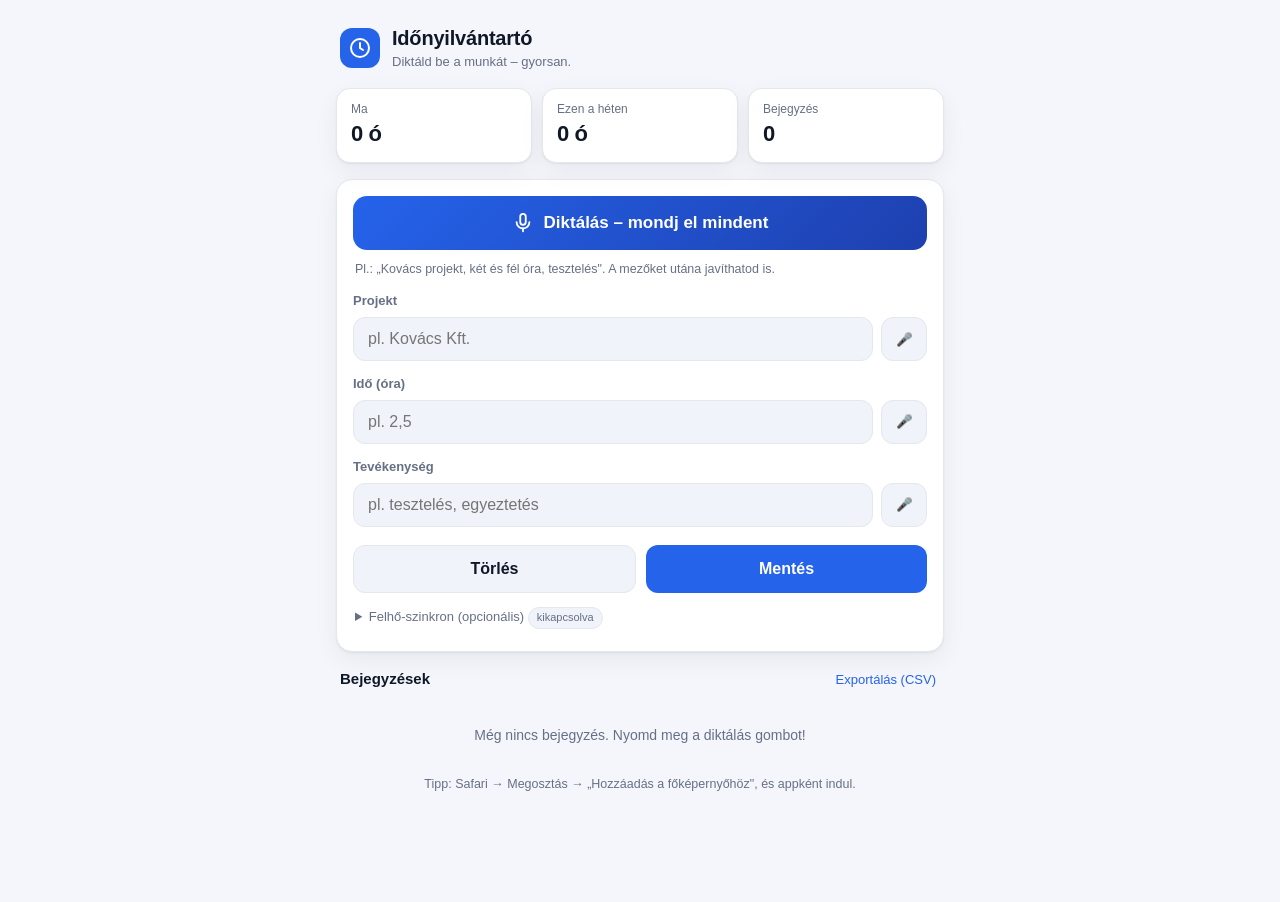
==== ido/index.html @ 5153a147 "Move time-tracker PWA to /ido/ subfolder for a separate URL Keeps the existing calendar planner (ser" ====
<!DOCTYPE html>
<html lang="hu">
<head>
  <meta charset="utf-8" />
  <meta name="viewport" content="width=device-width, initial-scale=1, viewport-fit=cover, maximum-scale=1" />
  <title>Qualitas Időnyilvántartó</title>
  <meta name="theme-color" content="#2563eb" />
  <meta name="description" content="Hangvezérelt időnyilvántartó – diktáld be a munkát." />
  <link rel="manifest" href="manifest.webmanifest" />
  <link rel="apple-touch-icon" href="icons/apple-touch-icon.png" />
  <link rel="icon" href="icons/icon-192.png" type="image/png" />
  <meta name="apple-mobile-web-app-capable" content="yes" />
  <meta name="apple-mobile-web-app-status-bar-style" content="black-translucent" />
  <meta name="apple-mobile-web-app-title" content="Idő" />
  <link rel="stylesheet" href="styles.css" />
</head>
<body>
  <div class="wrap">
    <header class="app-head">
      <div class="logo">
        <svg width="24" height="24" viewBox="0 0 24 24" fill="none" stroke="#fff" stroke-width="2" stroke-linecap="round"><circle cx="12" cy="12" r="9"/><path d="M12 7v5l3 2"/></svg>
      </div>
      <div>
        <h1>Időnyilvántartó</h1>
        <p>Diktáld be a munkát – gyorsan.</p>
      </div>
    </header>

    <div class="summary">
      <div class="stat"><div class="k">Ma</div><div class="v"><span id="sumToday">0</span> ó</div></div>
      <div class="stat"><div class="k">Ezen a héten</div><div class="v"><span id="sumWeek">0</span> ó</div></div>
      <div class="stat"><div class="k">Bejegyzés</div><div class="v" id="sumCount">0</div></div>
    </div>

    <div class="card">
      <button id="dictateAll" class="dictate-btn" type="button">
        <svg class="mic" viewBox="0 0 24 24" fill="none" stroke="currentColor" stroke-width="2" stroke-linecap="round"><rect x="9" y="2" width="6" height="12" rx="3"/><path d="M5 11a7 7 0 0 0 14 0"/><path d="M12 18v3"/></svg>
        <span id="dictateAllLabel">Diktálás – mondj el mindent</span>
      </button>
      <p class="hint" id="speechHint">Pl.: „Kovács projekt, két és fél óra, tesztelés". A mezőket utána javíthatod is.</p>

      <div class="field">
        <label for="proj">Projekt</label>
        <div class="row">
          <input id="proj" type="text" inputmode="text" placeholder="pl. Kovács Kft." autocomplete="off" />
          <button class="mic-mini" data-target="proj" type="button" aria-label="Projekt diktálása">🎤</button>
        </div>
      </div>

      <div class="field">
        <label for="hours">Idő (óra)</label>
        <div class="row">
          <input id="hours" type="text" inputmode="decimal" placeholder="pl. 2,5" autocomplete="off" />
          <button class="mic-mini" data-target="hours" type="button" aria-label="Idő diktálása">🎤</button>
        </div>
      </div>

      <div class="field">
        <label for="act">Tevékenység</label>
        <div class="row">
          <input id="act" type="text" inputmode="text" placeholder="pl. tesztelés, egyeztetés" autocomplete="off" />
          <button class="mic-mini" data-target="act" type="button" aria-label="Tevékenység diktálása">🎤</button>
        </div>
      </div>

      <div class="actions">
        <button id="clearBtn" class="btn btn-ghost" type="button">Törlés</button>
        <button id="saveBtn" class="btn btn-primary" type="button">Mentés</button>
      </div>

      <details class="settings">
        <summary>Felhő-szinkron (opcionális) <span id="syncBadge" class="badge">kikapcsolva</span></summary>
        <p class="hint">Ha megadod a Google Űrlapod adatait, minden mentés a felhőbe (Google Táblázat) is bekerül. Enélkül minden a telefonon marad.</p>
        <div class="field"><label>Google Form „formResponse" URL</label>
          <input id="cfgUrl" type="url" placeholder="https://docs.google.com/forms/d/e/.../formResponse" autocomplete="off" /></div>
        <div class="field"><label>entry azonosító – Projekt</label>
          <input id="cfgProj" type="text" placeholder="entry.111111" autocomplete="off" /></div>
        <div class="field"><label>entry azonosító – Idő</label>
          <input id="cfgHours" type="text" placeholder="entry.222222" autocomplete="off" /></div>
        <div class="field"><label>entry azonosító – Tevékenység</label>
          <input id="cfgAct" type="text" placeholder="entry.333333" autocomplete="off" /></div>
        <div class="actions"><button id="cfgSave" class="btn btn-ghost" type="button">Beállítás mentése</button></div>
      </details>
    </div>

    <div class="list-head">
      <h2>Bejegyzések</h2>
      <button id="exportBtn" class="link-btn" type="button">Exportálás (CSV)</button>
    </div>
    <div id="list"></div>

    <p class="install-tip">Tipp: Safari → Megosztás → „Hozzáadás a főképernyőhöz", és appként indul.</p>
  </div>

  <div id="toast" class="toast"></div>
  <script src="app.js"></script>
</body>
</html>
---- ido/styles.css ----
:root {
  --bg: #f4f6fb;
  --surface: #ffffff;
  --surface-2: #f0f3fa;
  --text: #101828;
  --muted: #667085;
  --border: #e4e7ec;
  --brand: #2563eb;
  --brand-ink: #ffffff;
  --accent: #10b981;
  --danger: #ef4444;
  --shadow: 0 1px 2px rgba(16,24,40,.06), 0 8px 24px rgba(16,24,40,.06);
  --radius: 16px;
}
@media (prefers-color-scheme: dark) {
  :root {
    --bg: #0b1220;
    --surface: #131c2e;
    --surface-2: #1b2740;
    --text: #eef2f8;
    --muted: #97a3b6;
    --border: #26324c;
    --shadow: 0 1px 2px rgba(0,0,0,.3), 0 10px 30px rgba(0,0,0,.35);
  }
}
* { box-sizing: border-box; }
html, body { margin: 0; padding: 0; }
body {
  font-family: -apple-system, BlinkMacSystemFont, "Segoe UI", Roboto, Helvetica, Arial, sans-serif;
  background: var(--bg);
  color: var(--text);
  line-height: 1.45;
  -webkit-font-smoothing: antialiased;
  padding: env(safe-area-inset-top) env(safe-area-inset-right) env(safe-area-inset-bottom) env(safe-area-inset-left);
}
.wrap { max-width: 640px; margin: 0 auto; padding: 16px 16px 96px; }

header.app-head {
  display: flex; align-items: center; gap: 12px;
  padding: 8px 4px 16px;
}
header.app-head .logo {
  width: 40px; height: 40px; border-radius: 12px;
  background: var(--brand); display: grid; place-items: center; flex: 0 0 auto;
}
header.app-head h1 { font-size: 20px; margin: 0; letter-spacing: -.01em; }
header.app-head p { margin: 0; font-size: 13px; color: var(--muted); }

.card {
  background: var(--surface);
  border: 1px solid var(--border);
  border-radius: var(--radius);
  box-shadow: var(--shadow);
  padding: 16px;
  margin-bottom: 16px;
}

.dictate-btn {
  width: 100%; border: none; cursor: pointer;
  background: linear-gradient(135deg, #2563eb, #1e40af);
  color: #fff; border-radius: 14px; padding: 16px;
  font-size: 17px; font-weight: 650;
  display: flex; align-items: center; justify-content: center; gap: 10px;
  transition: transform .06s ease, filter .2s ease;
}
.dictate-btn:active { transform: scale(.99); }
.dictate-btn.listening { background: linear-gradient(135deg, #ef4444, #b91c1c); animation: pulse 1.2s infinite; }
@keyframes pulse { 0%,100%{ filter: brightness(1);} 50%{ filter: brightness(1.15);} }
.dictate-btn .mic { width: 22px; height: 22px; }
.hint { font-size: 12.5px; color: var(--muted); margin: 10px 2px 0; }

.field { margin-top: 14px; }
.field label { display: block; font-size: 13px; font-weight: 600; color: var(--muted); margin-bottom: 6px; }
.field .row { display: flex; gap: 8px; }
.field input {
  flex: 1; width: 100%; font-size: 16px; color: var(--text);
  background: var(--surface-2); border: 1px solid var(--border);
  border-radius: 12px; padding: 12px 14px; outline: none;
}
.field input:focus { border-color: var(--brand); box-shadow: 0 0 0 3px rgba(37,99,235,.15); }
.mic-mini {
  flex: 0 0 auto; width: 46px; border: 1px solid var(--border);
  background: var(--surface-2); border-radius: 12px; cursor: pointer;
  display: grid; place-items: center; color: var(--brand);
}
.mic-mini.listening { background: var(--danger); color: #fff; border-color: var(--danger); }

.actions { display: flex; gap: 10px; margin-top: 18px; }
.btn {
  flex: 1; border: none; cursor: pointer; border-radius: 12px;
  padding: 14px; font-size: 16px; font-weight: 650;
}
.btn-primary { background: var(--brand); color: var(--brand-ink); }
.btn-ghost { background: var(--surface-2); color: var(--text); border: 1px solid var(--border); }

.summary { display: flex; gap: 10px; margin-bottom: 16px; }
.stat {
  flex: 1; background: var(--surface); border: 1px solid var(--border);
  border-radius: 14px; padding: 12px 14px; box-shadow: var(--shadow);
}
.stat .k { font-size: 12px; color: var(--muted); }
.stat .v { font-size: 22px; font-weight: 750; letter-spacing: -.02em; }

.list-head { display: flex; align-items: center; justify-content: space-between; margin: 4px 4px 10px; }
.list-head h2 { font-size: 15px; margin: 0; }
.link-btn { background: none; border: none; color: var(--brand); font-size: 13px; cursor: pointer; padding: 4px; }

.entry {
  display: flex; align-items: flex-start; gap: 12px;
  padding: 12px; border: 1px solid var(--border); border-radius: 14px;
  background: var(--surface); margin-bottom: 10px;
}
.entry .body { flex: 1; min-width: 0; }
.entry .top { display: flex; align-items: baseline; gap: 8px; }
.entry .proj { font-weight: 650; }
.entry .hrs { color: var(--accent); font-weight: 700; font-variant-numeric: tabular-nums; }
.entry .act { font-size: 14px; color: var(--text); overflow-wrap: anywhere; }
.entry .meta { font-size: 12px; color: var(--muted); margin-top: 2px; }
.entry .del { background: none; border: none; color: var(--muted); cursor: pointer; font-size: 18px; padding: 2px 6px; line-height: 1; }
.entry .del:active { color: var(--danger); }
.empty { text-align: center; color: var(--muted); font-size: 14px; padding: 24px 8px; }

details.settings { margin-top: 8px; }
details.settings summary { cursor: pointer; color: var(--muted); font-size: 13px; padding: 6px 2px; }
details.settings .field label { font-size: 12px; }
.badge { display: inline-block; font-size: 11px; padding: 2px 8px; border-radius: 999px; background: var(--surface-2); color: var(--muted); border: 1px solid var(--border); }

.toast {
  position: fixed; left: 50%; bottom: calc(20px + env(safe-area-inset-bottom));
  transform: translateX(-50%) translateY(20px);
  background: #111827; color: #fff; padding: 12px 18px; border-radius: 12px;
  font-size: 14px; box-shadow: var(--shadow); opacity: 0; pointer-events: none;
  transition: opacity .2s ease, transform .2s ease; z-index: 50; max-width: 90vw;
}
.toast.show { opacity: 1; transform: translateX(-50%) translateY(0); }

.install-tip { font-size: 12.5px; color: var(--muted); text-align: center; margin-top: 6px; }
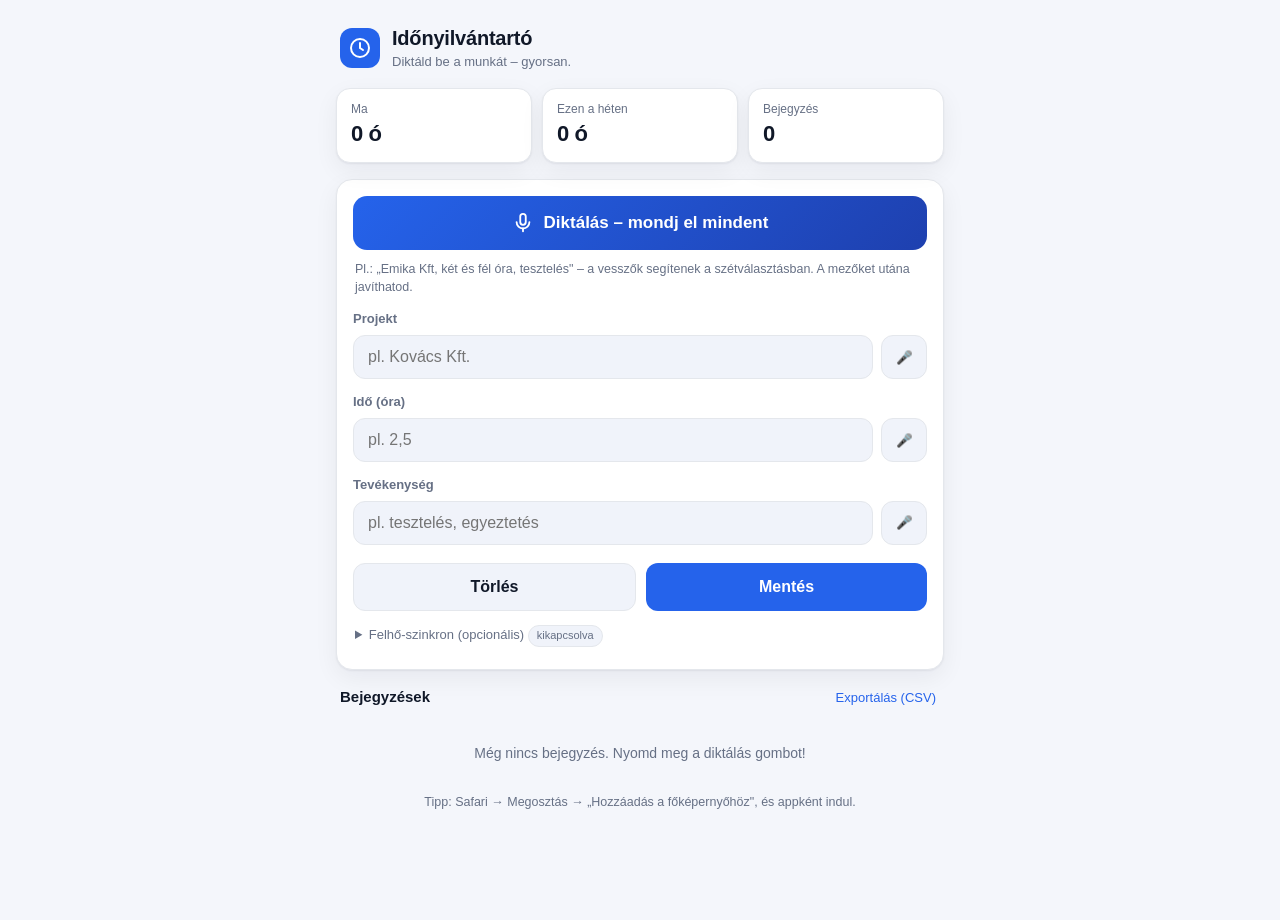
==== commit 71f5e1af: "Fix voice parsing: keep multi-word project names (e.g. Emika Kft) The old parser split on 'és' and r" ====
--- a/ido/index.html
+++ b/ido/index.html
@@ -37,7 +37,7 @@
         <svg class="mic" viewBox="0 0 24 24" fill="none" stroke="currentColor" stroke-width="2" stroke-linecap="round"><rect x="9" y="2" width="6" height="12" rx="3"/><path d="M5 11a7 7 0 0 0 14 0"/><path d="M12 18v3"/></svg>
         <span id="dictateAllLabel">Diktálás – mondj el mindent</span>
       </button>
-      <p class="hint" id="speechHint">Pl.: „Kovács projekt, két és fél óra, tesztelés". A mezőket utána javíthatod is.</p>
+      <p class="hint" id="speechHint">Pl.: „Emika Kft, két és fél óra, tesztelés" – a vesszők segítenek a szétválasztásban. A mezőket utána javíthatod.</p>
 
       <div class="field">
         <label for="proj">Projekt</label>
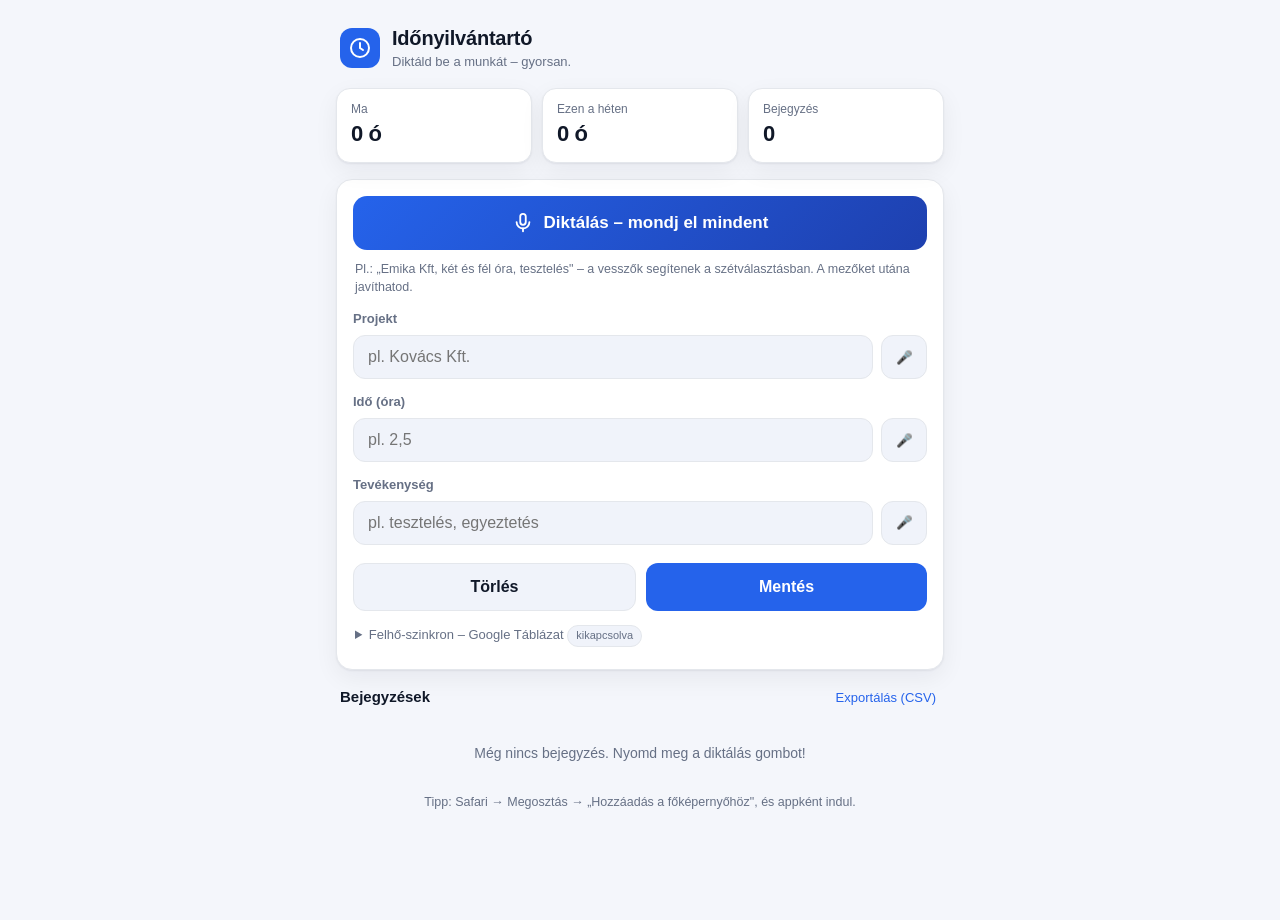
==== commit 296a38cd: "Cloud sync direct to Google Sheets via Apps Script Replaces the Google Forms sync with a single Apps" ====
--- a/ido/index.html
+++ b/ido/index.html
@@ -69,17 +69,16 @@
       </div>
 
       <details class="settings">
-        <summary>Felhő-szinkron (opcionális) <span id="syncBadge" class="badge">kikapcsolva</span></summary>
-        <p class="hint">Ha megadod a Google Űrlapod adatait, minden mentés a felhőbe (Google Táblázat) is bekerül. Enélkül minden a telefonon marad.</p>
-        <div class="field"><label>Google Form „formResponse" URL</label>
-          <input id="cfgUrl" type="url" placeholder="https://docs.google.com/forms/d/e/.../formResponse" autocomplete="off" /></div>
-        <div class="field"><label>entry azonosító – Projekt</label>
-          <input id="cfgProj" type="text" placeholder="entry.111111" autocomplete="off" /></div>
-        <div class="field"><label>entry azonosító – Idő</label>
-          <input id="cfgHours" type="text" placeholder="entry.222222" autocomplete="off" /></div>
-        <div class="field"><label>entry azonosító – Tevékenység</label>
-          <input id="cfgAct" type="text" placeholder="entry.333333" autocomplete="off" /></div>
-        <div class="actions"><button id="cfgSave" class="btn btn-ghost" type="button">Beállítás mentése</button></div>
+        <summary>Felhő-szinkron – Google Táblázat <span id="syncBadge" class="badge">kikapcsolva</span></summary>
+        <p class="hint">Illeszd be a Google Apps Script webalkalmazásod URL-jét (a beállítást lásd a README-ben). Ekkor minden mentés közvetlenül a Google Táblázatodba is bekerül. Enélkül minden a telefonon marad.</p>
+        <div class="field"><label>Apps Script webalkalmazás URL</label>
+          <input id="cfgUrl" type="url" placeholder="https://script.google.com/macros/s/.../exec" autocomplete="off" /></div>
+        <div class="field"><label>Titkos kulcs (opcionális)</label>
+          <input id="cfgToken" type="text" placeholder="pl. valami-titok-123" autocomplete="off" /></div>
+        <div class="actions">
+          <button id="cfgTest" class="btn btn-ghost" type="button">Teszt sor</button>
+          <button id="cfgSave" class="btn btn-ghost" type="button">Beállítás mentése</button>
+        </div>
       </details>
     </div>
 
